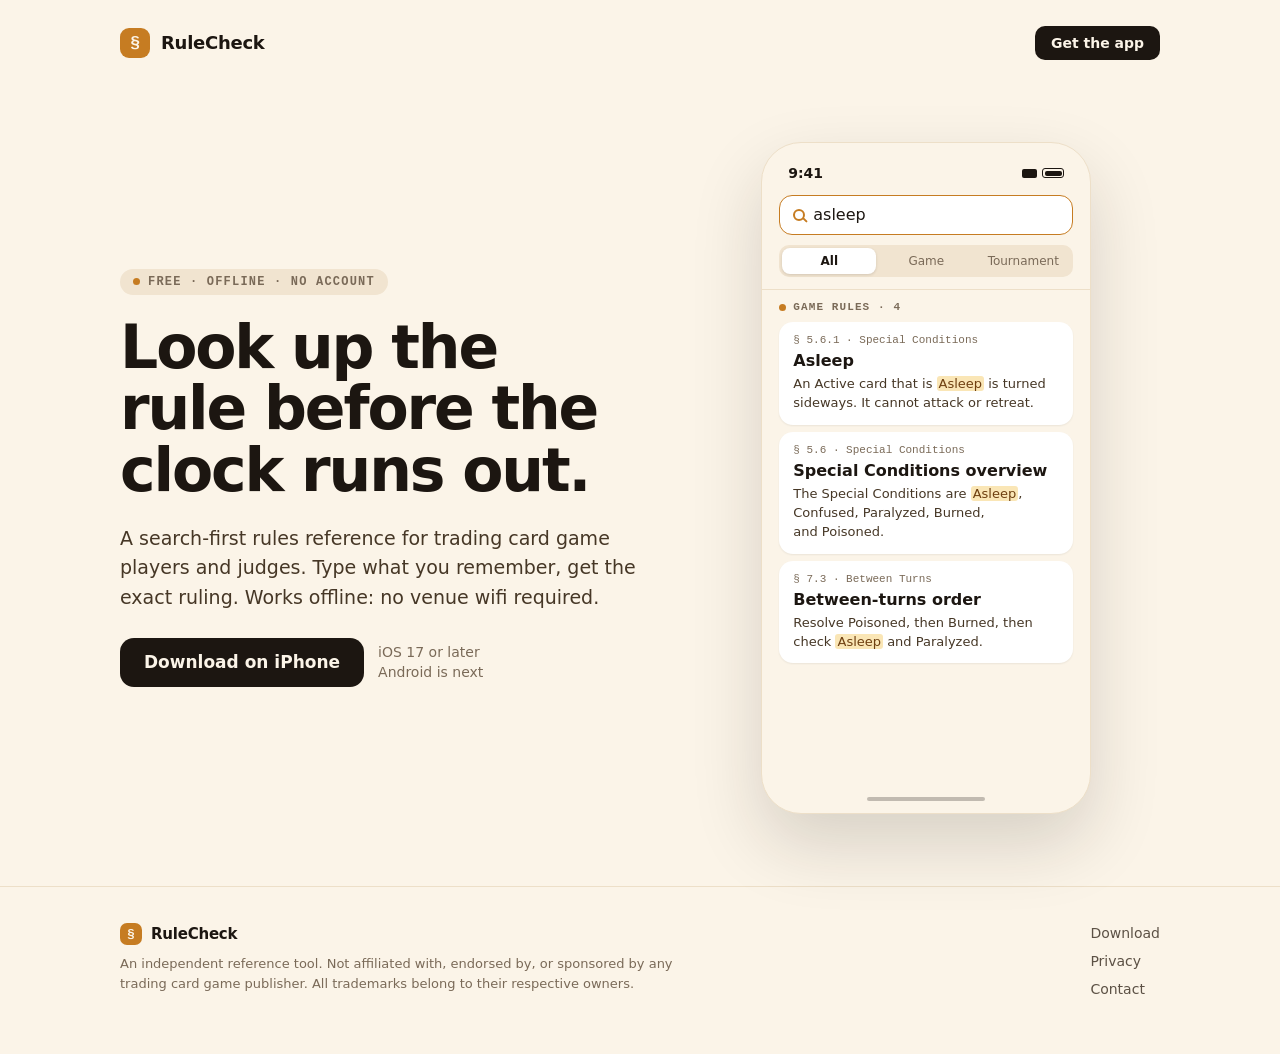
==== index.html @ db3f5527 "rulecheck.app: static landing page, privacy page, and 404 Hand-written HTML and CSS, no build step o" ====
<!DOCTYPE html>
<html lang="en">
<head>
<meta charset="utf-8">
<meta name="viewport" content="width=device-width, initial-scale=1">
<title>RuleCheck — Look up the rule before the clock runs out</title>
<meta name="description" content="A free, offline, search-first rules reference for trading card game players and judges. Type what you remember, get the exact ruling. No account, no wifi required.">
<meta name="theme-color" content="#FBF4E8">
<link rel="icon" href="assets/favicon.svg" type="image/svg+xml">
<link rel="canonical" href="https://rulecheck.app/">
<meta property="og:type" content="website">
<meta property="og:url" content="https://rulecheck.app/">
<meta property="og:title" content="RuleCheck — Look up the rule before the clock runs out">
<meta property="og:description" content="A free, offline, search-first rules reference for trading card game players and judges.">
<meta name="twitter:card" content="summary_large_image">
<link rel="stylesheet" href="assets/css/site.css">
</head>
<body>

<a class="skip-link" href="#main">Skip to content</a>

<header class="site-header">
  <div class="wrap header-inner">
    <a class="brand" href="/">
      <span class="brand-mark" aria-hidden="true">§</span>
      <span class="brand-name">RuleCheck</span>
    </a>
    <nav class="site-nav" aria-label="Primary">
      <a class="btn btn-dark btn-sm" href="#get">Get the app</a>
    </nav>
  </div>
</header>

<main id="main">

  <section class="wrap hero">
    <div class="hero-copy">
      <p class="eyebrow-pill">
        <span class="dot" aria-hidden="true"></span>
        <span>Free · Offline · No account</span>
      </p>
      <h1>Look up the rule before the clock runs out.</h1>
      <p class="lede">A search-first rules reference for trading card game players and judges. Type what you remember, get the exact ruling. Works offline: no venue wifi required.</p>
      <div class="hero-cta" id="get">
        <a class="btn btn-dark btn-lg" href="#get">Download on iPhone</a>
        <p class="cta-note">iOS 17 or later<br>Android is next</p>
      </div>
    </div>

    <div class="hero-art">
      <div class="phone" role="img" aria-label="Screenshot of the RuleCheck app: a search for the word asleep returning four matching rule sections.">
        <div class="phone-status" aria-hidden="true">
          <span class="phone-time">9:41</span>
          <span class="phone-icons">
            <span class="signal"></span>
            <span class="battery"><span class="battery-fill"></span></span>
          </span>
        </div>
        <div class="phone-search" aria-hidden="true">
          <div class="search-field">
            <span class="search-icon"></span>
            <span class="search-text">asleep</span>
          </div>
          <div class="segmented">
            <span class="seg seg-on">All</span>
            <span class="seg">Game</span>
            <span class="seg">Tournament</span>
          </div>
        </div>
        <div class="phone-results" aria-hidden="true">
          <p class="results-label"><span class="dot"></span>Game rules · 4</p>

          <article class="result">
            <p class="result-ref">§ 5.6.1 · Special Conditions</p>
            <h4 class="result-title">Asleep</h4>
            <p class="result-body">An Active card that is <mark>Asleep</mark> is turned sideways. It cannot attack or retreat.</p>
          </article>

          <article class="result">
            <p class="result-ref">§ 5.6 · Special Conditions</p>
            <h4 class="result-title">Special Conditions overview</h4>
            <p class="result-body">The Special Conditions are <mark>Asleep</mark>, Confused, Paralyzed, Burned, and Poisoned.</p>
          </article>

          <article class="result">
            <p class="result-ref">§ 7.3 · Between Turns</p>
            <h4 class="result-title">Between-turns order</h4>
            <p class="result-body">Resolve Poisoned, then Burned, then check <mark>Asleep</mark> and Paralyzed.</p>
          </article>
        </div>
        <div class="phone-home" aria-hidden="true"><span></span></div>
      </div>
    </div>
  </section>

</main>

<footer class="site-footer">
  <div class="wrap footer-inner">
    <div class="footer-brand">
      <p class="brand">
        <span class="brand-mark brand-mark-sm" aria-hidden="true">§</span>
        <span class="brand-name brand-name-sm">RuleCheck</span>
      </p>
      <p class="disclaimer">An independent reference tool. Not affiliated with, endorsed by, or sponsored by any trading card game publisher. All trademarks belong to their respective owners.</p>
    </div>
    <nav class="footer-nav" aria-label="Footer">
      <ul>
        <li><a href="#get">Download</a></li>
        <li><a href="privacy.html">Privacy</a></li>
        <li><a href="mailto:hello@rulecheck.app">Contact</a></li>
      </ul>
    </nav>
  </div>
</footer>

</body>
</html>
---- assets/css/site.css ----
/* rulecheck.app — landing page, privacy page, 404.
   Design tokens live in :root below. */

:root {
  --bg:            #FBF4E8;
  --sand:          #F1E4D0;
  --surface:       #FFFFFF;
  --border:        #EDDFC8;

  --ink:           #1C1611;
  --body:          #463726;
  --muted:         #5C5145;
  --muted-soft:    #7A6A58;

  --accent:        #C67C22;
  --accent-hover:  #AF681F;

  --mark-bg:       #FAE6B6;
  --mark-ink:      #6E3F10;

  --sans: -apple-system, BlinkMacSystemFont, "Segoe UI", system-ui, sans-serif;
  --mono: ui-monospace, SFMono-Regular, Menlo, monospace;

  --wrap: 1120px;
  --gutter: 40px;
}

*, *::before, *::after { box-sizing: border-box; }

body {
  margin: 0;
  background: var(--bg);
  color: var(--body);
  font-family: var(--sans);
  -webkit-font-smoothing: antialiased;
}

h1, h2, h3, h4, p, ul { margin: 0; }
ul { padding: 0; list-style: none; }

a { color: var(--accent); text-decoration: none; }
a:hover { color: var(--accent-hover); }

img, svg { max-width: 100%; }

:focus-visible {
  outline: 2px solid var(--accent);
  outline-offset: 3px;
  border-radius: 4px;
}

.skip-link {
  position: absolute;
  left: -9999px;
  top: 0;
  z-index: 10;
  padding: 12px 18px;
  background: var(--ink);
  color: var(--bg);
  border-radius: 0 0 10px 0;
  font: 600 15px/1 var(--sans);
}
.skip-link:focus { left: 0; color: var(--bg); }

.wrap {
  width: 100%;
  max-width: var(--wrap);
  margin-inline: auto;
  padding-inline: var(--gutter);
}


/* ---------- buttons ---------- */

.btn {
  display: inline-flex;
  align-items: center;
  justify-content: center;
  gap: 11px;
  background: var(--ink);
  color: var(--bg);
  font-family: var(--sans);
  white-space: nowrap;
  transition: background-color 120ms ease, transform 120ms ease;
}
.btn:hover { color: var(--bg); background: #2B231A; }
.btn:active { transform: translateY(1px); }

.btn-sm { padding: 10px 16px; border-radius: 10px; font: 600 14px/1 var(--sans); }
.btn-lg { padding: 16px 24px; border-radius: 14px; font: 600 17px/1 var(--sans); }


/* ---------- header ---------- */

.site-header { padding-block: 26px; }

.header-inner {
  display: flex;
  align-items: center;
  justify-content: space-between;
  gap: 24px;
}

.brand {
  display: inline-flex;
  align-items: center;
  gap: 11px;
  color: var(--ink);
}
.brand:hover { color: var(--ink); }

.brand-mark {
  width: 30px;
  height: 30px;
  border-radius: 9px;
  background: var(--accent);
  color: var(--bg);
  display: inline-flex;
  align-items: center;
  justify-content: center;
  font: 600 17px/1 var(--mono);
}
.brand-mark-sm { width: 22px; height: 22px; border-radius: 7px; font-size: 13px; }

.brand-name {
  font: 600 18px/1 var(--sans);
  letter-spacing: -0.015em;
  color: var(--ink);
}
.brand-name-sm { font-size: 15px; }

.site-nav {
  display: flex;
  align-items: center;
  gap: 26px;
}


/* ---------- hero ---------- */

.hero {
  padding-block: 56px 72px;
  display: grid;
  grid-template-columns: 1.05fr 0.95fr;
  gap: 56px;
  align-items: center;
}

.hero-copy {
  display: flex;
  flex-direction: column;
  gap: 22px;
  align-items: flex-start;
}

.eyebrow-pill {
  display: inline-flex;
  align-items: center;
  gap: 8px;
  padding: 7px 13px;
  border-radius: 999px;
  background: var(--sand);
  font: 600 12px/1 var(--mono);
  letter-spacing: 0.1em;
  text-transform: uppercase;
  color: var(--muted-soft);
}

.dot {
  width: 7px;
  height: 7px;
  border-radius: 50%;
  background: var(--accent);
  flex: none;
}

.hero h1 {
  font: 700 clamp(38px, 6.2vw, 60px)/1.03 var(--sans);
  letter-spacing: -0.035em;
  color: var(--ink);
  text-wrap: balance;
}

.lede {
  max-width: 520px;
  font: 400 19px/1.55 var(--sans);
  color: var(--body);
  text-wrap: pretty;
}

.hero-cta {
  display: flex;
  align-items: center;
  gap: 14px;
  padding-top: 4px;
  flex-wrap: wrap;
}

.cta-note {
  font: 400 14px/1.4 var(--sans);
  color: var(--muted-soft);
}

.hero-art { display: flex; justify-content: center; }


/* ---------- phone mock ---------- */

.phone {
  width: min(330px, 100%);
  height: 672px;
  border-radius: 40px;
  overflow: hidden;
  background: var(--bg);
  border: 1px solid var(--border);
  box-shadow: 0 30px 70px rgba(28, 22, 17, 0.16);
  display: flex;
  flex-direction: column;
}

.phone-status {
  height: 44px;
  padding: 0 26px;
  display: flex;
  align-items: flex-end;
  justify-content: space-between;
  flex: none;
}
.phone-time {
  font: 600 14px/1 var(--sans);
  color: var(--ink);
  padding-bottom: 7px;
}
.phone-icons {
  display: flex;
  align-items: center;
  gap: 5px;
  padding-bottom: 9px;
}
.signal { width: 15px; height: 9px; border-radius: 2px; background: var(--ink); }
.battery {
  width: 22px;
  height: 10px;
  border-radius: 3px;
  border: 1.5px solid var(--ink);
  padding: 1.5px;
  display: block;
}
.battery-fill { display: block; width: 100%; height: 100%; border-radius: 2px; background: var(--ink); }

.phone-search {
  padding: 8px 17px 12px;
  display: flex;
  flex-direction: column;
  gap: 10px;
  flex: none;
  border-bottom: 1px solid var(--border);
}

.search-field {
  height: 40px;
  border-radius: 13px;
  background: var(--surface);
  border: 1.75px solid var(--accent);
  display: flex;
  align-items: center;
  gap: 8px;
  padding: 0 13px;
}
.search-icon {
  width: 12px;
  height: 12px;
  border-radius: 50%;
  border: 2px solid var(--accent);
  position: relative;
  flex: none;
}
.search-icon::after {
  content: "";
  position: absolute;
  width: 2px;
  height: 6px;
  background: var(--accent);
  border-radius: 2px;
  right: -3px;
  bottom: -4px;
  transform: rotate(-45deg);
}
.search-text {
  flex: 1;
  font: 400 16px/1 var(--sans);
  color: var(--ink);
}

.segmented {
  height: 32px;
  border-radius: 10px;
  background: var(--sand);
  padding: 3px;
  display: grid;
  grid-template-columns: repeat(3, 1fr);
  gap: 3px;
}
.seg {
  display: flex;
  align-items: center;
  justify-content: center;
  font: 500 12px/1 var(--sans);
  color: var(--muted-soft);
}
.seg-on {
  border-radius: 8px;
  background: var(--surface);
  box-shadow: 0 1px 3px rgba(28, 22, 17, 0.14);
  font-weight: 600;
  color: var(--ink);
}

.phone-results {
  flex: 1;
  display: flex;
  flex-direction: column;
  gap: 7px;
  padding: 12px 17px;
  overflow: hidden;
}

.results-label {
  display: flex;
  align-items: center;
  gap: 7px;
  padding-bottom: 2px;
  font: 600 11px/1 var(--mono);
  letter-spacing: 0.1em;
  text-transform: uppercase;
  color: var(--muted-soft);
}

.result {
  background: var(--surface);
  border-radius: 14px;
  padding: 12px 14px;
  display: flex;
  flex-direction: column;
  gap: 4px;
  box-shadow: 0 1px 2px rgba(28, 22, 17, 0.07);
}
.result-ref { font: 500 11px/1.2 var(--mono); color: var(--muted-soft); }
.result-title { font: 600 16px/1.25 var(--sans); color: var(--ink); }
.result-body {
  font: 400 13px/1.45 var(--sans);
  color: var(--body);
  text-wrap: pretty;
}

mark {
  background: var(--mark-bg);
  color: var(--mark-ink);
  border-radius: 3px;
  padding: 0 2px;
}

.phone-home {
  height: 28px;
  display: flex;
  align-items: center;
  justify-content: center;
  flex: none;
}
.phone-home span {
  width: 118px;
  height: 4px;
  border-radius: 3px;
  background: var(--ink);
  opacity: 0.26;
}


/* ---------- prose pages (privacy, 404) ---------- */

.prose {
  padding-block: 40px 96px;
  max-width: 720px;
  margin-inline: auto;
}
.prose h1 {
  font: 700 clamp(32px, 5vw, 44px)/1.1 var(--sans);
  letter-spacing: -0.03em;
  color: var(--ink);
  text-wrap: balance;
}
.prose h2 {
  margin-top: 40px;
  font: 600 21px/1.3 var(--sans);
  letter-spacing: -0.015em;
  color: var(--ink);
}
.prose p {
  margin-top: 14px;
  font: 400 17px/1.6 var(--sans);
  color: var(--body);
  text-wrap: pretty;
}
.prose .lede { margin-top: 18px; }
.prose-list {
  margin-top: 14px;
  display: flex;
  flex-direction: column;
  gap: 8px;
  font: 400 17px/1.6 var(--sans);
  color: var(--body);
}
.prose-list li { padding-left: 20px; position: relative; }
.prose-list li::before {
  content: "";
  position: absolute;
  left: 0;
  top: 11px;
  width: 6px;
  height: 6px;
  border-radius: 50%;
  background: var(--accent);
}
.updated {
  margin-top: 40px;
  font: 400 14px/1.5 var(--sans);
  color: var(--muted-soft);
}
.prose .updated { font-size: 14px; }


/* ---------- footer ---------- */

.site-footer { border-top: 1px solid var(--border); }

.footer-inner {
  padding-block: 36px 56px;
  display: flex;
  align-items: flex-start;
  justify-content: space-between;
  gap: 40px;
  flex-wrap: wrap;
}

.footer-brand {
  display: flex;
  flex-direction: column;
  gap: 9px;
  max-width: 560px;
}
.footer-brand .brand { display: inline-flex; align-items: center; gap: 9px; }

.disclaimer {
  font: 400 13px/1.5 var(--sans);
  color: var(--muted-soft);
  text-wrap: pretty;
}

.footer-nav { display: flex; gap: 32px; }
.footer-nav ul { display: flex; flex-direction: column; gap: 9px; }
.footer-nav a { font: 400 14px/1 var(--sans); color: var(--muted); }
.footer-nav a:hover { color: var(--ink); }


/* ---------- responsive ---------- */

@media (max-width: 960px) {
  :root { --gutter: 24px; }

  .hero {
    grid-template-columns: 1fr;
    gap: 48px;
    padding-block: 32px 56px;
  }
  .hero-copy { align-items: flex-start; }
}

@media (max-width: 560px) {
  .footer-nav { gap: 24px; }
}

@media (prefers-reduced-motion: reduce) {
  * { transition-duration: 0.01ms !important; animation-duration: 0.01ms !important; }
}
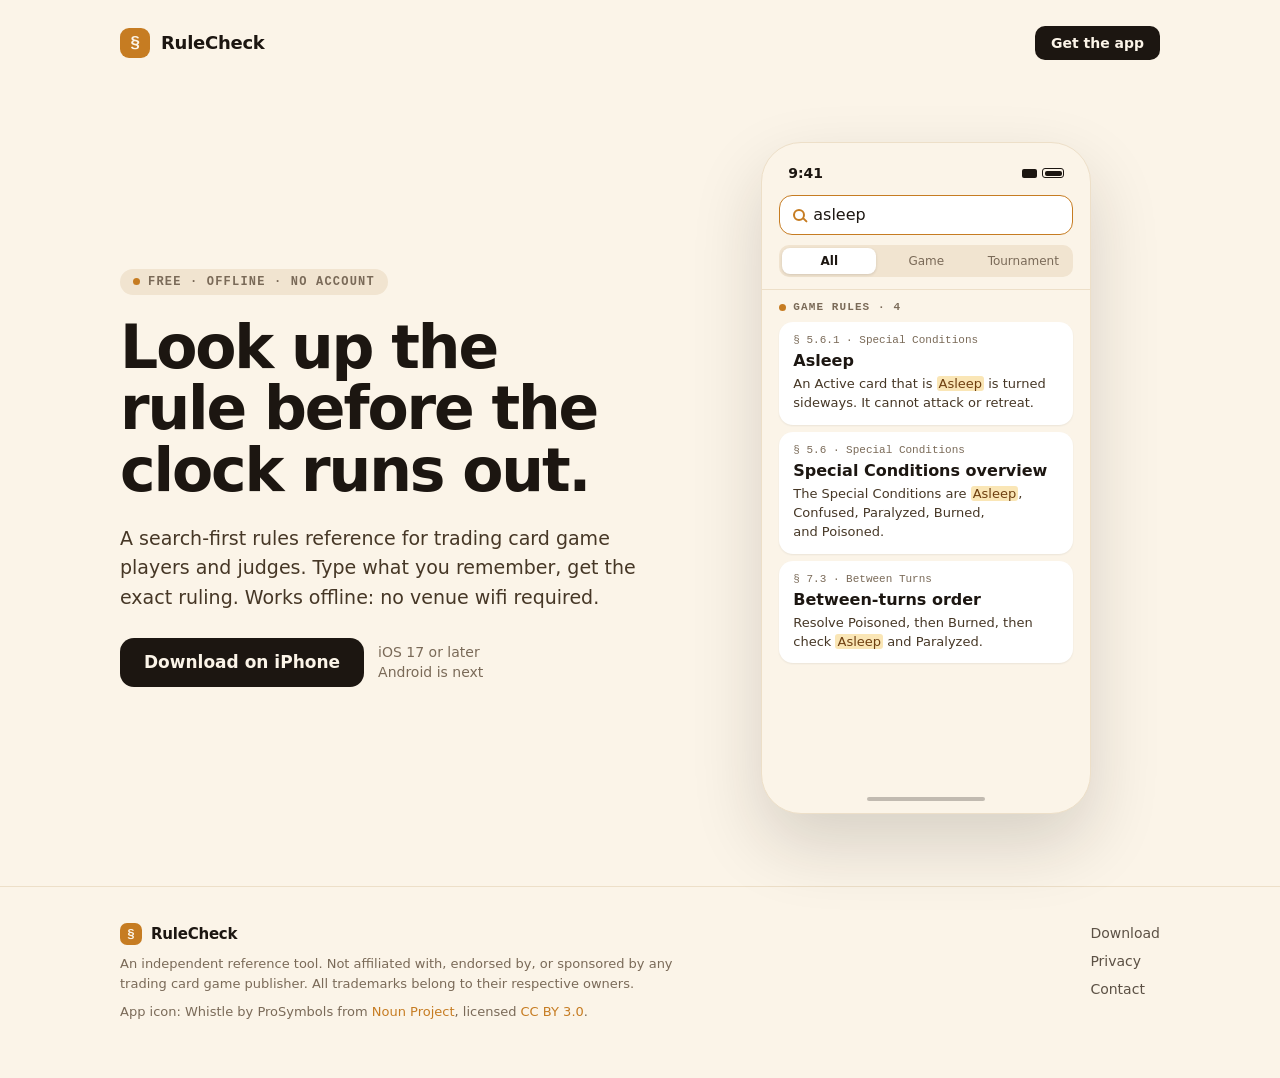
==== commit 88cea3a4: "Attribute the app icon in the footer Whistle by ProSymbols from Noun Project, CC BY 3.0. Links the l" ====
--- a/index.html
+++ b/index.html
@@ -103,6 +103,7 @@
         <span class="brand-name brand-name-sm">RuleCheck</span>
       </p>
       <p class="disclaimer">An independent reference tool. Not affiliated with, endorsed by, or sponsored by any trading card game publisher. All trademarks belong to their respective owners.</p>
+      <p class="credit">App icon: Whistle by ProSymbols from <a href="https://thenounproject.com/browse/icons/term/whistle/" target="_blank" rel="noopener" title="Whistle Icons">Noun Project</a>, licensed <a href="https://creativecommons.org/licenses/by/3.0/" target="_blank" rel="noopener">CC BY 3.0</a>.</p>
     </div>
     <nav class="footer-nav" aria-label="Footer">
       <ul>
--- a/assets/css/site.css
+++ b/assets/css/site.css
@@ -450,7 +450,8 @@
 }
 .footer-brand .brand { display: inline-flex; align-items: center; gap: 9px; }
 
-.disclaimer {
+.disclaimer,
+.credit {
   font: 400 13px/1.5 var(--sans);
   color: var(--muted-soft);
   text-wrap: pretty;
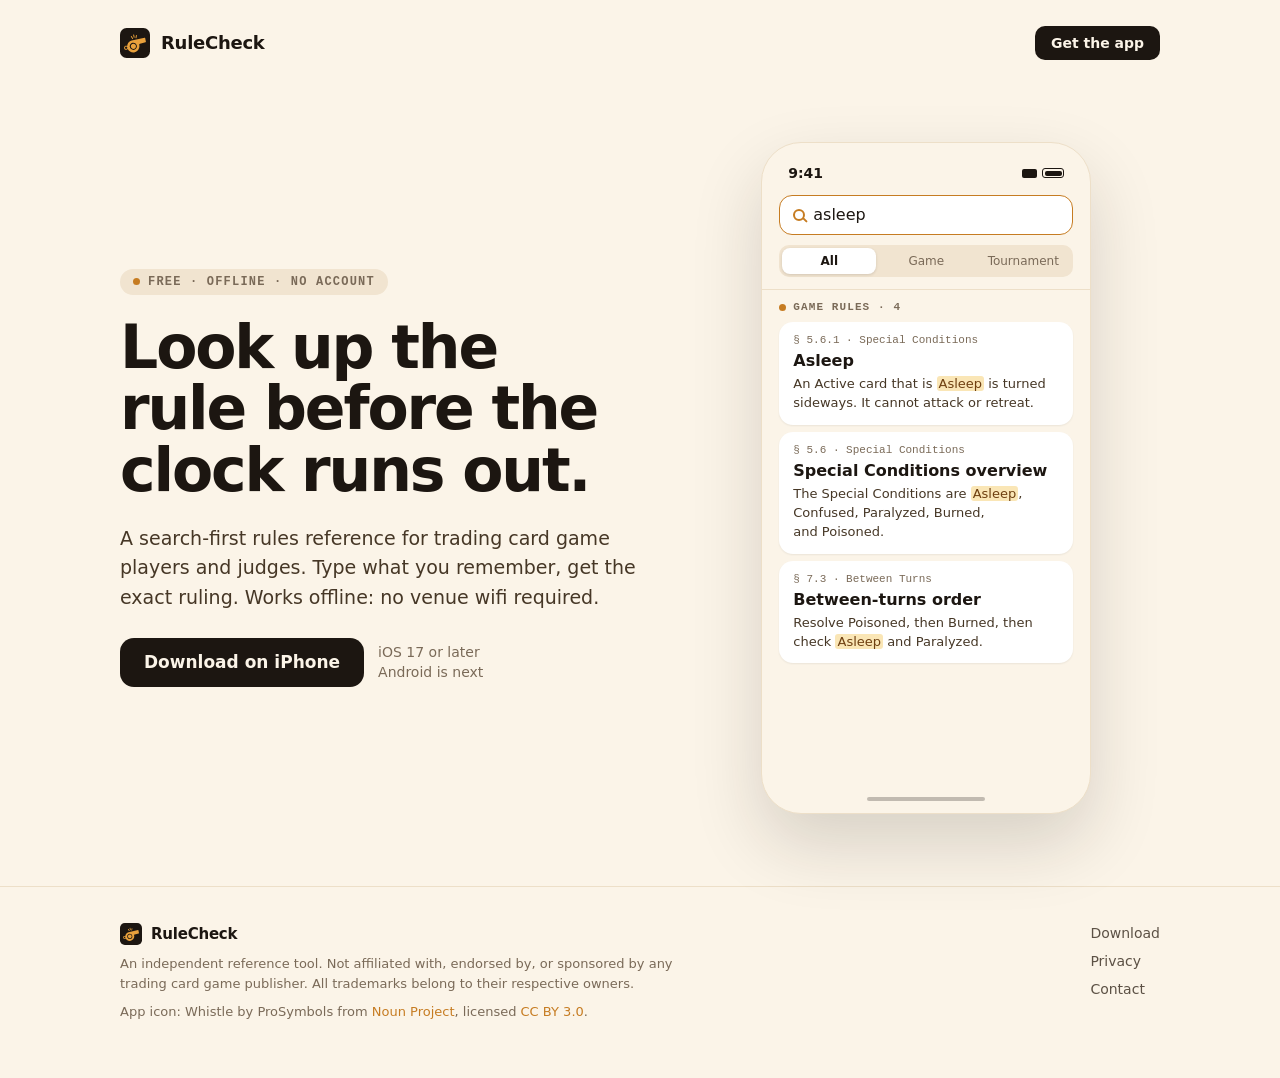
==== commit c4714da9: "Use the whistle app icon for the favicon and brand mark Adds the web icon exports and a composed SVG" ====
--- a/index.html
+++ b/index.html
@@ -6,14 +6,17 @@
 <title>RuleCheck — Look up the rule before the clock runs out</title>
 <meta name="description" content="A free, offline, search-first rules reference for trading card game players and judges. Type what you remember, get the exact ruling. No account, no wifi required.">
 <meta name="theme-color" content="#FBF4E8">
-<link rel="icon" href="assets/favicon.svg" type="image/svg+xml">
+<link rel="icon" href="/assets/icon.svg" type="image/svg+xml">
+<link rel="icon" href="/assets/favicon-32.png" sizes="32x32" type="image/png">
+<link rel="apple-touch-icon" href="/assets/apple-touch-icon-180.png">
+<link rel="manifest" href="/site.webmanifest">
 <link rel="canonical" href="https://rulecheck.app/">
 <meta property="og:type" content="website">
 <meta property="og:url" content="https://rulecheck.app/">
 <meta property="og:title" content="RuleCheck — Look up the rule before the clock runs out">
 <meta property="og:description" content="A free, offline, search-first rules reference for trading card game players and judges.">
 <meta name="twitter:card" content="summary_large_image">
-<link rel="stylesheet" href="assets/css/site.css">
+<link rel="stylesheet" href="/assets/css/site.css">
 </head>
 <body>
 
@@ -22,7 +25,7 @@
 <header class="site-header">
   <div class="wrap header-inner">
     <a class="brand" href="/">
-      <span class="brand-mark" aria-hidden="true">§</span>
+      <img class="brand-mark" src="/assets/icon.svg" alt="" width="30" height="30">
       <span class="brand-name">RuleCheck</span>
     </a>
     <nav class="site-nav" aria-label="Primary">
@@ -99,7 +102,7 @@
   <div class="wrap footer-inner">
     <div class="footer-brand">
       <p class="brand">
-        <span class="brand-mark brand-mark-sm" aria-hidden="true">§</span>
+        <img class="brand-mark brand-mark-sm" src="/assets/icon.svg" alt="" width="22" height="22">
         <span class="brand-name brand-name-sm">RuleCheck</span>
       </p>
       <p class="disclaimer">An independent reference tool. Not affiliated with, endorsed by, or sponsored by any trading card game publisher. All trademarks belong to their respective owners.</p>
--- a/assets/css/site.css
+++ b/assets/css/site.css
@@ -112,15 +112,10 @@
 .brand-mark {
   width: 30px;
   height: 30px;
-  border-radius: 9px;
-  background: var(--accent);
-  color: var(--bg);
-  display: inline-flex;
-  align-items: center;
-  justify-content: center;
-  font: 600 17px/1 var(--mono);
-}
-.brand-mark-sm { width: 22px; height: 22px; border-radius: 7px; font-size: 13px; }
+  display: block;
+  flex: none;
+}
+.brand-mark-sm { width: 22px; height: 22px; }
 
 .brand-name {
   font: 600 18px/1 var(--sans);
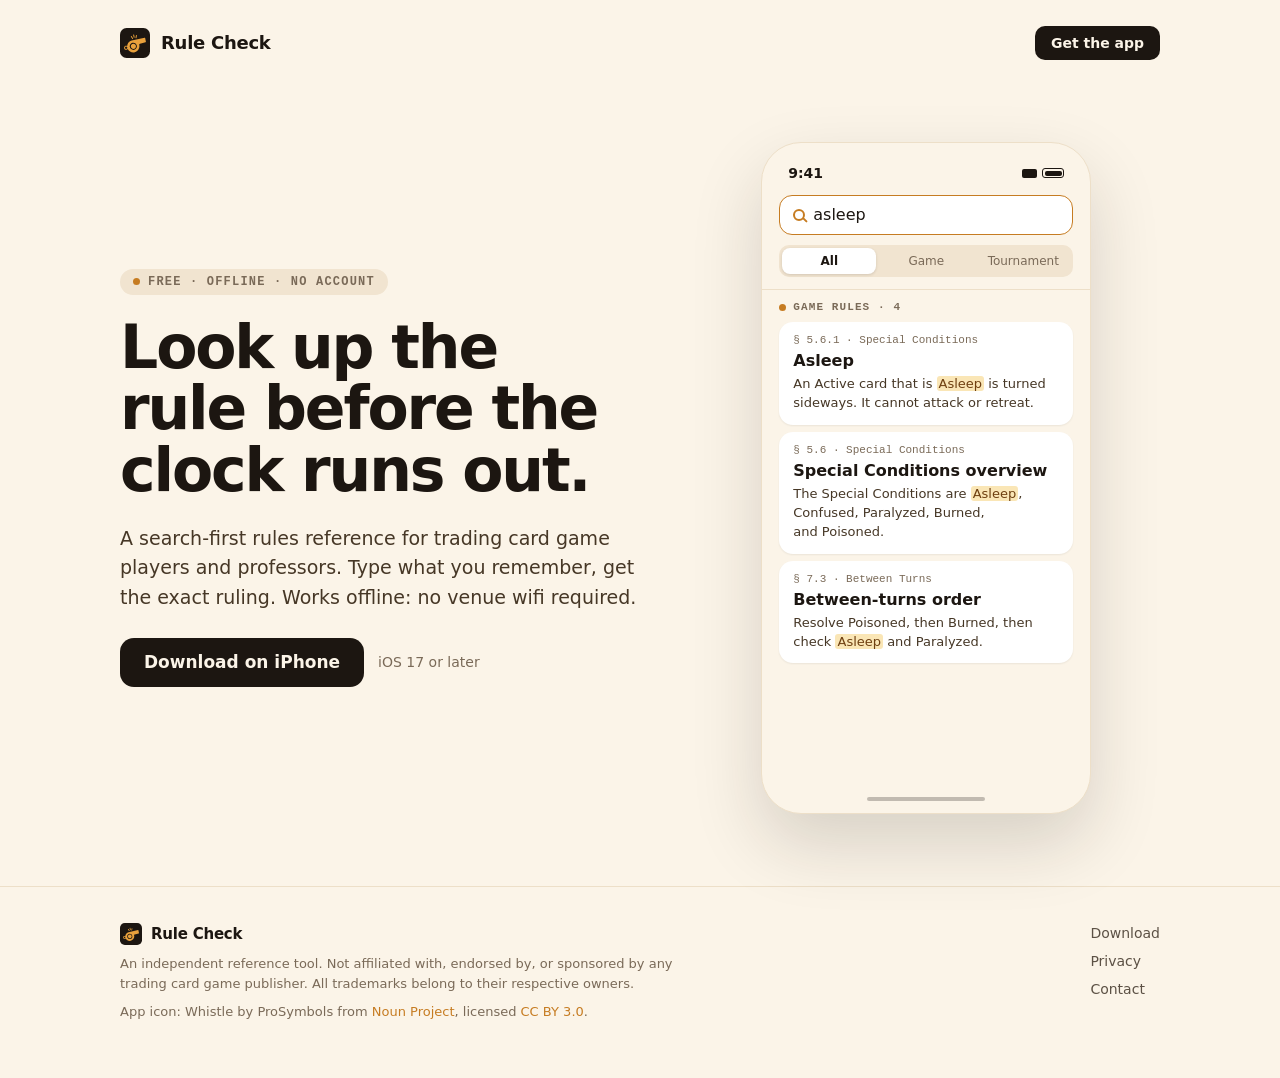
==== commit bbd7c968: "Rename the app to Rule Check and drop the Android note Two words, not one, everywhere the name appea" ====
--- a/index.html
+++ b/index.html
@@ -3,8 +3,8 @@
 <head>
 <meta charset="utf-8">
 <meta name="viewport" content="width=device-width, initial-scale=1">
-<title>RuleCheck — Look up the rule before the clock runs out</title>
-<meta name="description" content="A free, offline, search-first rules reference for trading card game players and judges. Type what you remember, get the exact ruling. No account, no wifi required.">
+<title>Rule Check — Look up the rule before the clock runs out</title>
+<meta name="description" content="A free, offline, search-first rules reference for trading card game players and professors. Type what you remember, get the exact ruling. No account, no wifi required.">
 <meta name="theme-color" content="#FBF4E8">
 <link rel="icon" href="/assets/icon.svg" type="image/svg+xml">
 <link rel="icon" href="/assets/favicon-32.png" sizes="32x32" type="image/png">
@@ -13,8 +13,8 @@
 <link rel="canonical" href="https://rulecheck.app/">
 <meta property="og:type" content="website">
 <meta property="og:url" content="https://rulecheck.app/">
-<meta property="og:title" content="RuleCheck — Look up the rule before the clock runs out">
-<meta property="og:description" content="A free, offline, search-first rules reference for trading card game players and judges.">
+<meta property="og:title" content="Rule Check — Look up the rule before the clock runs out">
+<meta property="og:description" content="A free, offline, search-first rules reference for trading card game players and professors.">
 <meta name="twitter:card" content="summary_large_image">
 <link rel="stylesheet" href="/assets/css/site.css">
 </head>
@@ -26,7 +26,7 @@
   <div class="wrap header-inner">
     <a class="brand" href="/">
       <img class="brand-mark" src="/assets/icon.svg" alt="" width="30" height="30">
-      <span class="brand-name">RuleCheck</span>
+      <span class="brand-name">Rule Check</span>
     </a>
     <nav class="site-nav" aria-label="Primary">
       <a class="btn btn-dark btn-sm" href="#get">Get the app</a>
@@ -43,15 +43,15 @@
         <span>Free · Offline · No account</span>
       </p>
       <h1>Look up the rule before the clock runs out.</h1>
-      <p class="lede">A search-first rules reference for trading card game players and judges. Type what you remember, get the exact ruling. Works offline: no venue wifi required.</p>
+      <p class="lede">A search-first rules reference for trading card game players and professors. Type what you remember, get the exact ruling. Works offline: no venue wifi required.</p>
       <div class="hero-cta" id="get">
         <a class="btn btn-dark btn-lg" href="#get">Download on iPhone</a>
-        <p class="cta-note">iOS 17 or later<br>Android is next</p>
+        <p class="cta-note">iOS 17 or later</p>
       </div>
     </div>
 
     <div class="hero-art">
-      <div class="phone" role="img" aria-label="Screenshot of the RuleCheck app: a search for the word asleep returning four matching rule sections.">
+      <div class="phone" role="img" aria-label="Screenshot of the Rule Check app: a search for the word asleep returning four matching rule sections.">
         <div class="phone-status" aria-hidden="true">
           <span class="phone-time">9:41</span>
           <span class="phone-icons">
@@ -103,7 +103,7 @@
     <div class="footer-brand">
       <p class="brand">
         <img class="brand-mark brand-mark-sm" src="/assets/icon.svg" alt="" width="22" height="22">
-        <span class="brand-name brand-name-sm">RuleCheck</span>
+        <span class="brand-name brand-name-sm">Rule Check</span>
       </p>
       <p class="disclaimer">An independent reference tool. Not affiliated with, endorsed by, or sponsored by any trading card game publisher. All trademarks belong to their respective owners.</p>
       <p class="credit">App icon: Whistle by ProSymbols from <a href="https://thenounproject.com/browse/icons/term/whistle/" target="_blank" rel="noopener" title="Whistle Icons">Noun Project</a>, licensed <a href="https://creativecommons.org/licenses/by/3.0/" target="_blank" rel="noopener">CC BY 3.0</a>.</p>
